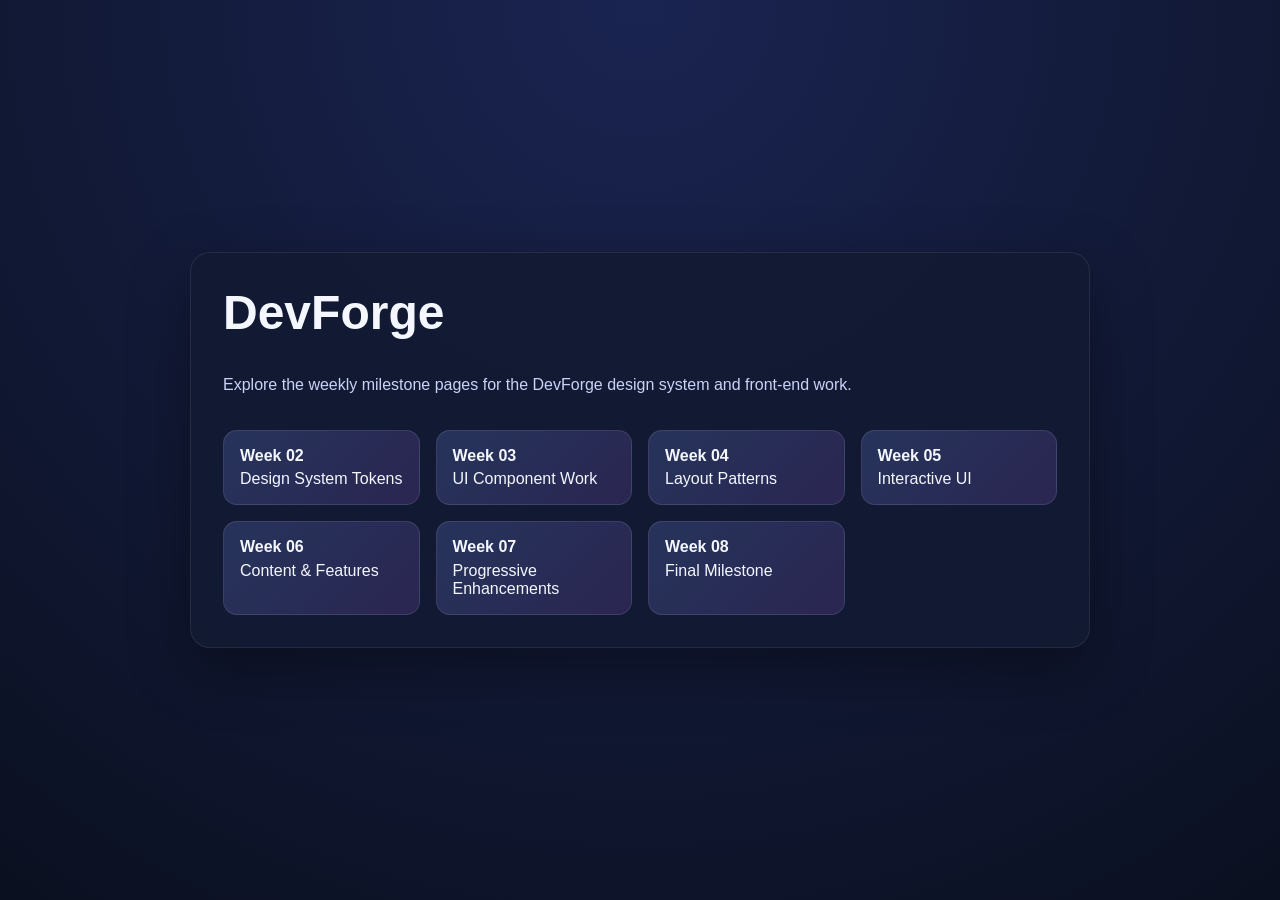
==== index.html @ ed998b39 "Initial commit - DevForge week 02" ====
<!DOCTYPE html>
<html lang="en">
<head>
    <meta charset="UTF-8">
    <meta name="viewport" content="width=device-width, initial-scale=1.0">
    <title>DevForge | Weekly Navigation</title>
    <style>
        :root {
            --bg: #0b1020;
            --panel: #131b33;
            --text: #f4f7ff;
            --accent: #7c9cff;
            --accent-2: #b36dff;
        }

        * { box-sizing: border-box; }
        body {
            margin: 0;
            min-height: 100vh;
            font-family: Arial, Helvetica, sans-serif;
            background: radial-gradient(circle at top, #1a2451, var(--bg));
            color: var(--text);
            display: grid;
            place-items: center;
            padding: 2rem;
        }

        .container {
            width: min(900px, 100%);
            background: rgba(19, 27, 51, 0.94);
            border: 1px solid rgba(255, 255, 255, 0.08);
            border-radius: 20px;
            padding: 2rem;
            box-shadow: 0 20px 60px rgba(0, 0, 0, 0.35);
        }

        h1 {
            margin-top: 0;
            font-size: clamp(2rem, 4vw, 3rem);
        }

        p {
            color: #c9d3f8;
            line-height: 1.6;
        }

        .week-grid {
            display: grid;
            grid-template-columns: repeat(auto-fit, minmax(180px, 1fr));
            gap: 1rem;
            margin-top: 2rem;
            list-style: none;
            padding: 0;
        }

        .week-card {
            display: block;
            padding: 1rem;
            border-radius: 14px;
            text-decoration: none;
            color: var(--text);
            background: linear-gradient(135deg, rgba(124, 156, 255, 0.2), rgba(179, 109, 255, 0.15));
            border: 1px solid rgba(255, 255, 255, 0.1);
            transition: transform 0.2s ease, border-color 0.2s ease;
            list-style: none;
        }

        .week-card:hover {
            transform: translateY(-4px);
            border-color: var(--accent-2);
        }

        .week-card strong {
            display: block;
            margin-bottom: 0.35rem;
        }
    </style>
</head>
<body>
    <main class="container">
        <h1>DevForge</h1>
        <p>
            Explore the weekly milestone pages for the DevForge design system and front-end work.
        </p>

        <div class="week-grid" aria-label="Weekly project links">
            <a class="week-card" href="week02/index.html"><strong>Week 02</strong>Design System Tokens</a>
            <a class="week-card" href="week03/index.html"><strong>Week 03</strong>UI Component Work</a>
            <a class="week-card" href="week04/index.html"><strong>Week 04</strong>Layout Patterns</a>
            <a class="week-card" href="week05/index.html"><strong>Week 05</strong>Interactive UI</a>
            <a class="week-card" href="week06/index.html"><strong>Week 06</strong>Content & Features</a>
            <a class="week-card" href="week07/index.html"><strong>Week 07</strong>Progressive Enhancements</a>
            <a class="week-card" href="week08/index.html"><strong>Week 08</strong>Final Milestone</a>
        </div>
    </main>
</body>
</html>
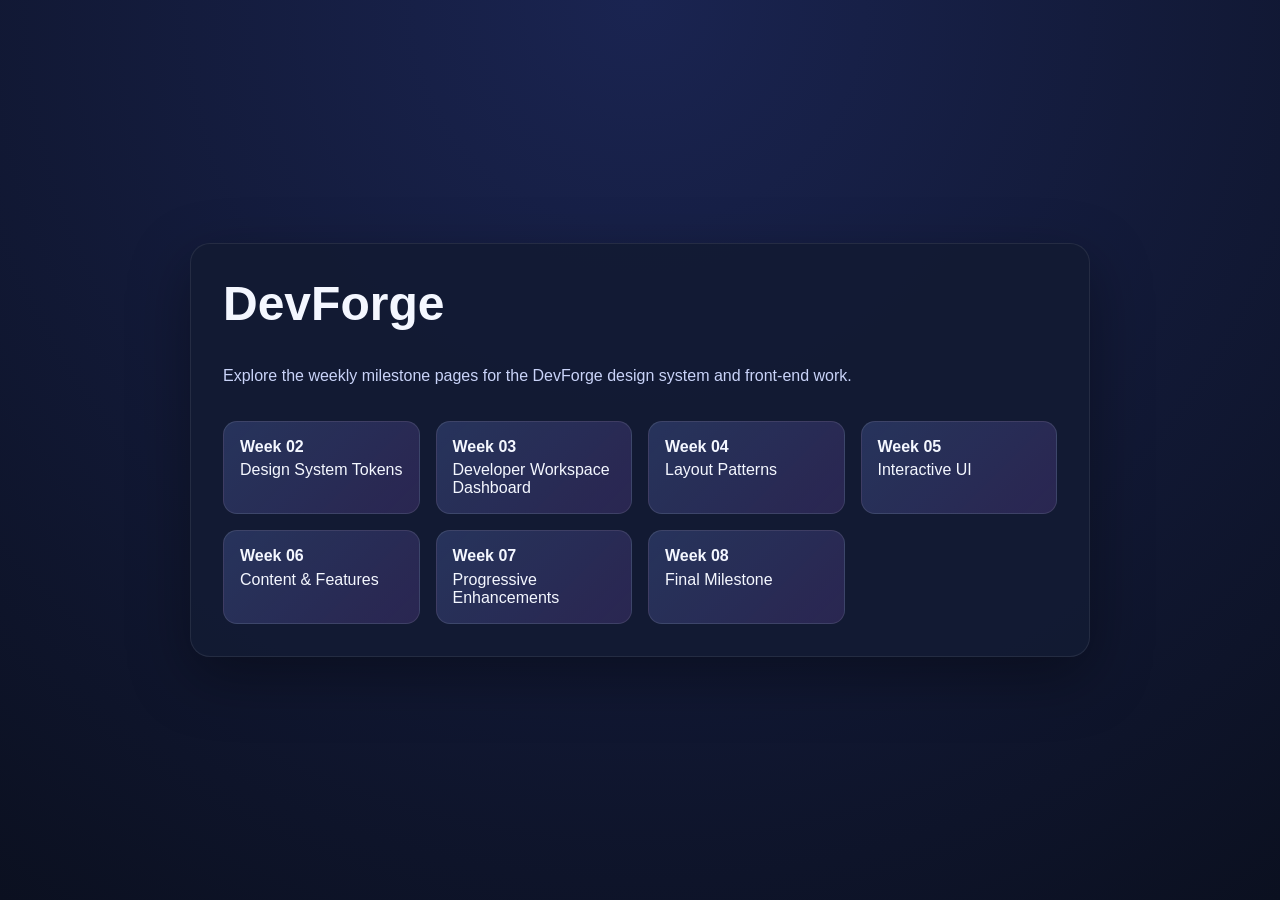
==== commit b1f9480c: "added week 03 to project" ====
--- a/index.html
+++ b/index.html
@@ -85,7 +85,7 @@
 
         <div class="week-grid" aria-label="Weekly project links">
             <a class="week-card" href="week02/index.html"><strong>Week 02</strong>Design System Tokens</a>
-            <a class="week-card" href="week03/index.html"><strong>Week 03</strong>UI Component Work</a>
+            <a class="week-card" href="week03/index.html"><strong>Week 03</strong>Developer Workspace Dashboard</a>
             <a class="week-card" href="week04/index.html"><strong>Week 04</strong>Layout Patterns</a>
             <a class="week-card" href="week05/index.html"><strong>Week 05</strong>Interactive UI</a>
             <a class="week-card" href="week06/index.html"><strong>Week 06</strong>Content & Features</a>
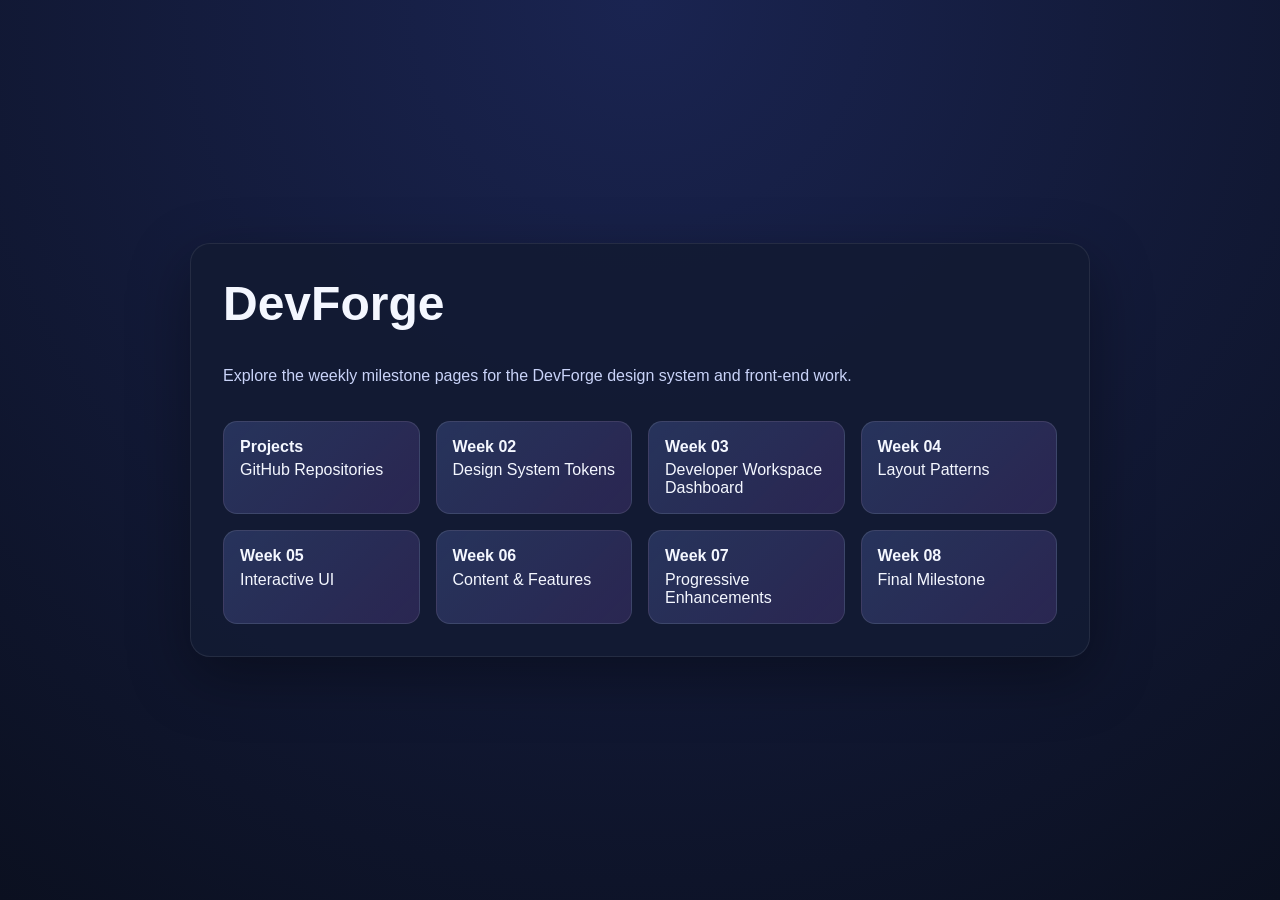
==== commit 5b0bc632: "added workflow and yml file" ====
--- a/index.html
+++ b/index.html
@@ -84,6 +84,7 @@
         </p>
 
         <div class="week-grid" aria-label="Weekly project links">
+            <a class="week-card" href="projects/index.html"><strong>Projects</strong>GitHub Repositories</a>
             <a class="week-card" href="week02/index.html"><strong>Week 02</strong>Design System Tokens</a>
             <a class="week-card" href="week03/index.html"><strong>Week 03</strong>Developer Workspace Dashboard</a>
             <a class="week-card" href="week04/index.html"><strong>Week 04</strong>Layout Patterns</a>
